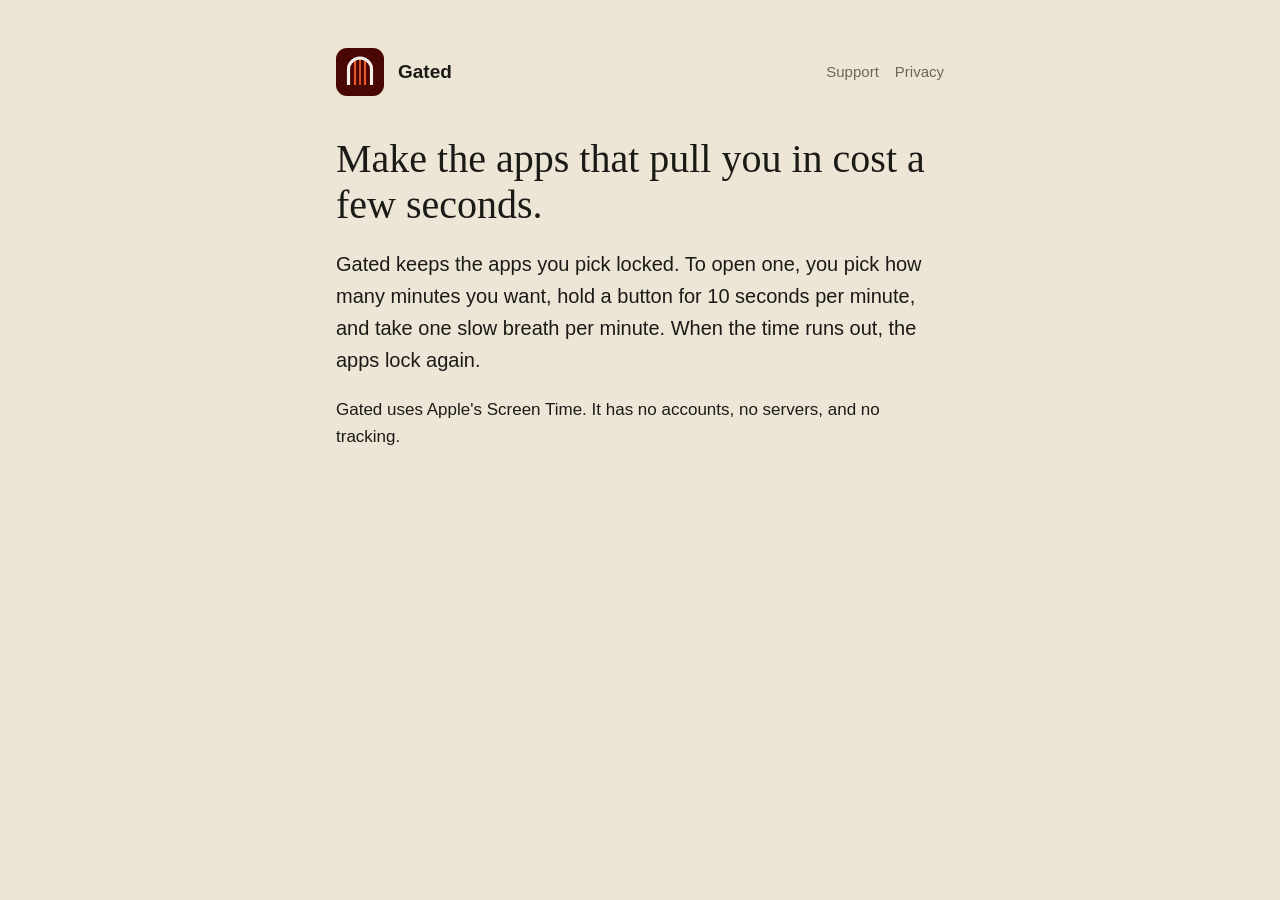
==== index.html @ f430f435 "Gated landing, privacy, and support pages Co-Authored-By: Claude Opus 5.5 <noreply@anthropic.com>" ====
<!doctype html>
<html lang="en"><head><meta charset="utf-8"><meta name="viewport" content="width=device-width, initial-scale=1">
<title>Gated: Screen Time Limiter</title><link rel="stylesheet" href="style.css"></head>
<body><main>
<header><img src="icon.png" alt=""><a href="./">Gated</a><nav><a href="support.html">Support</a><a href="privacy.html">Privacy</a></nav></header>
<h1>Make the apps that pull you in cost a few seconds.</h1>
<p class="lead">Gated keeps the apps you pick locked. To open one, you pick how many minutes you want, hold a button for 10 seconds per minute, and take one slow breath per minute. When the time runs out, the apps lock again.</p>
<p>Gated uses Apple's Screen Time. It has no accounts, no servers, and no tracking.</p>
</main></body></html>
---- style.css ----
:root { --paper:#EDE6D6; --ink:#1B1A17; --muted:#6B665A; --stamp:#B8321A; --rule:#D3CAB6; }
* { box-sizing:border-box; }
body { margin:0; background:var(--paper); color:var(--ink); font:17px/1.6 -apple-system, BlinkMacSystemFont, "Helvetica Neue", sans-serif; }
main { max-width:640px; margin:0 auto; padding:48px 16px 80px; }
header { display:flex; align-items:center; gap:14px; margin-bottom:40px; }
header img { width:48px; height:48px; border-radius:11px; }
header a { color:var(--ink); text-decoration:none; font-weight:600; font-size:19px; }
nav { margin-left:auto; display:flex; gap:16px; font-size:15px; }
nav a { color:var(--muted); font-weight:400; font-size:15px; }
h1 { font-family:Georgia, "Times New Roman", serif; font-weight:400; font-size:40px; line-height:1.15; margin:0 0 8px; }
h2 { font-size:17px; margin:36px 0 6px; padding-top:18px; border-top:1px solid var(--rule); }
.date { color:var(--muted); font-size:15px; margin:0 0 28px; }
.lead { font-size:20px; }
a { color:var(--stamp); }
ol, ul { padding-left:22px; }
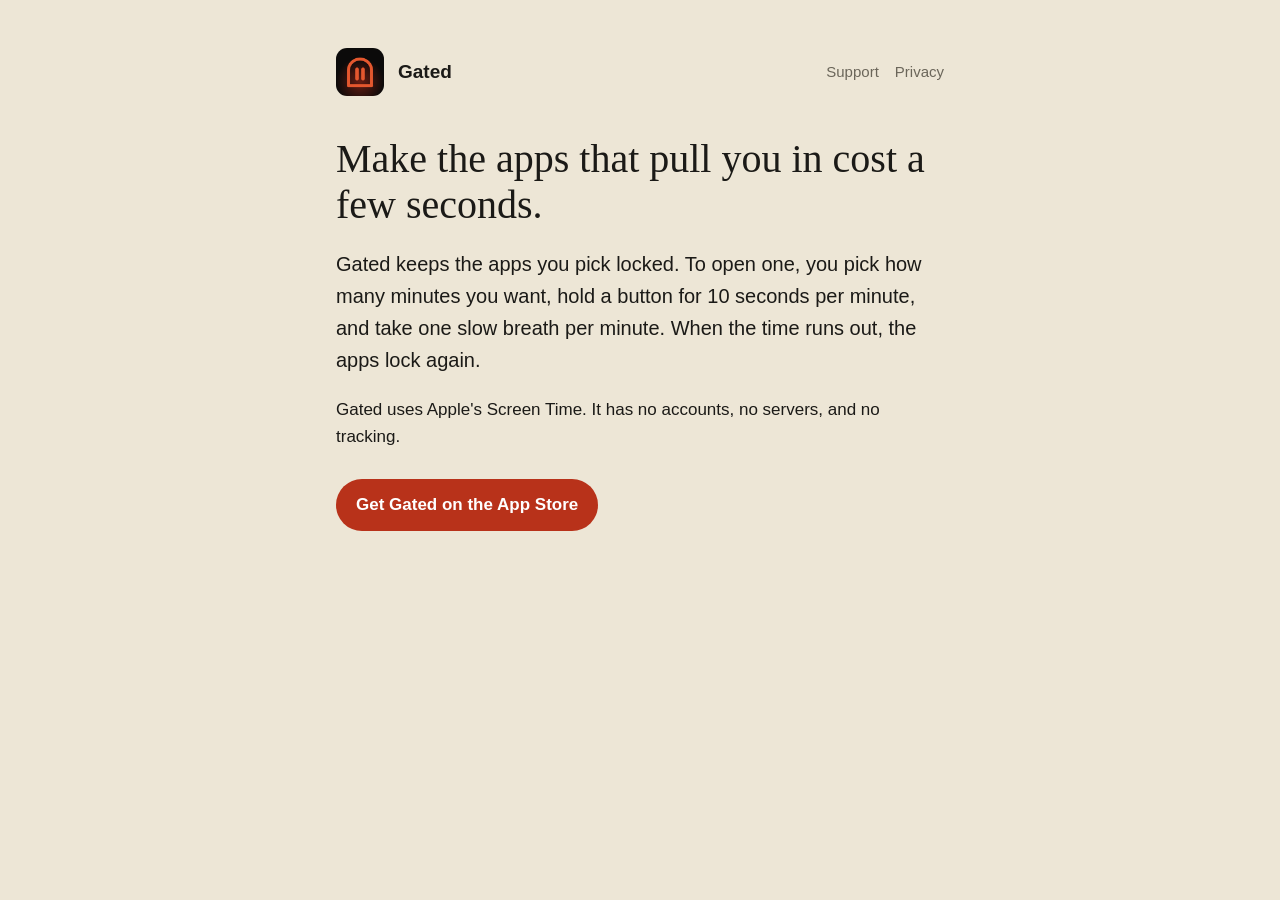
==== commit 475f4eb9: "Smart App Banner, App Store button, search description" ====
--- a/index.html
+++ b/index.html
@@ -1,9 +1,15 @@
 <!doctype html>
 <html lang="en"><head><meta charset="utf-8"><meta name="viewport" content="width=device-width, initial-scale=1">
-<title>Gated: Screen Time Limiter</title><link rel="stylesheet" href="style.css"></head>
+<meta name="apple-itunes-app" content="app-id=6833302588">
+<title>Gated: Free App Blocker for iPhone. Breathe Before You Scroll.</title>
+<meta name="description" content="Gated locks the apps you scroll too much. To get back in, hold 10 seconds per minute and take one slow breath. Free, no account, no tracking.">
+<meta property="og:title" content="Gated: breathe before you scroll">
+<meta property="og:description" content="A free iPhone app blocker. Hold and breathe to get back into the apps that pull you in.">
+<meta property="og:image" content="https://jlinzay7-star.github.io/gated-site/icon.png"><link rel="stylesheet" href="style.css"></head>
 <body><main>
 <header><img src="icon.png" alt=""><a href="./">Gated</a><nav><a href="support.html">Support</a><a href="privacy.html">Privacy</a></nav></header>
 <h1>Make the apps that pull you in cost a few seconds.</h1>
 <p class="lead">Gated keeps the apps you pick locked. To open one, you pick how many minutes you want, hold a button for 10 seconds per minute, and take one slow breath per minute. When the time runs out, the apps lock again.</p>
 <p>Gated uses Apple's Screen Time. It has no accounts, no servers, and no tracking.</p>
+<p><a class="store" href="https://apps.apple.com/us/app/id6833302588">Get Gated on the App Store</a></p>
 </main></body></html>
--- a/style.css
+++ b/style.css
@@ -13,3 +13,4 @@
 .lead { font-size:20px; }
 a { color:var(--stamp); }
 ol, ul { padding-left:22px; }
+.store { display:inline-block; margin-top:12px; padding:12px 20px; border-radius:999px; background:var(--stamp); color:#fff; font-weight:600; text-decoration:none; }
